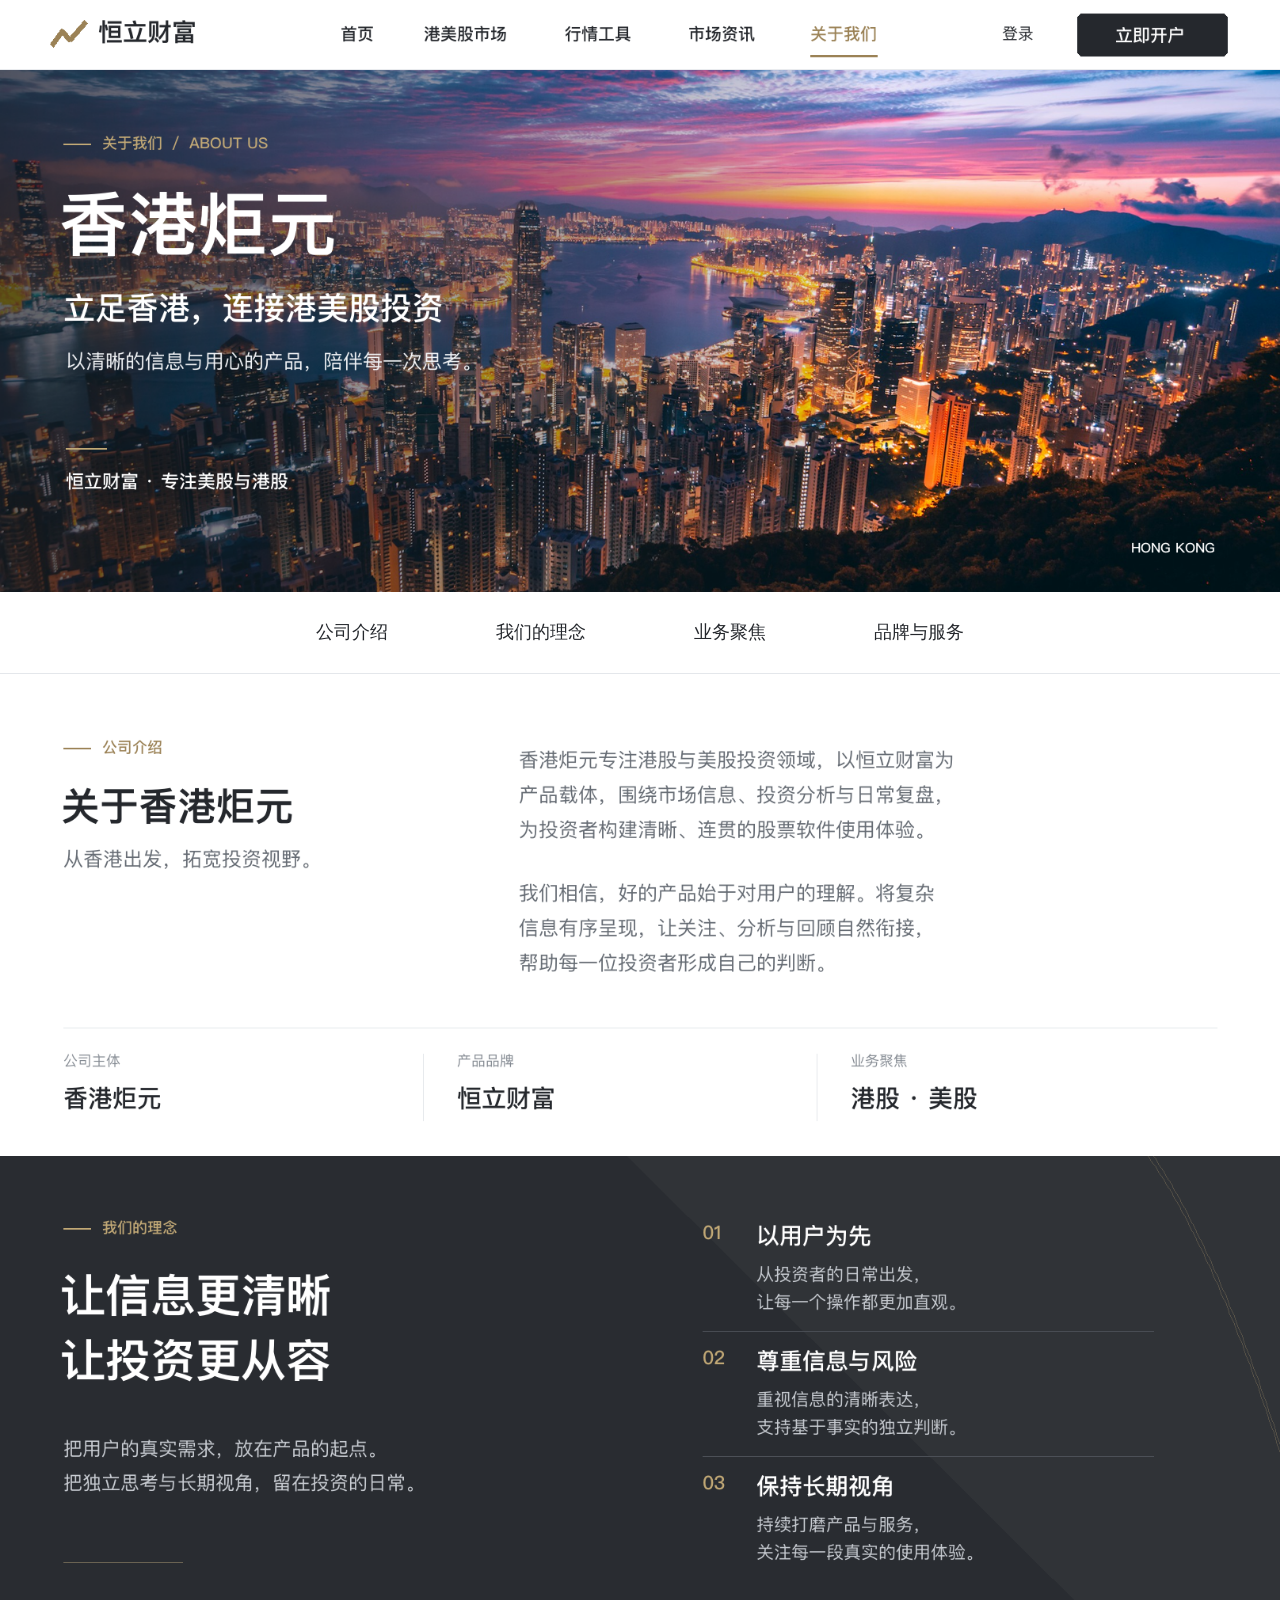
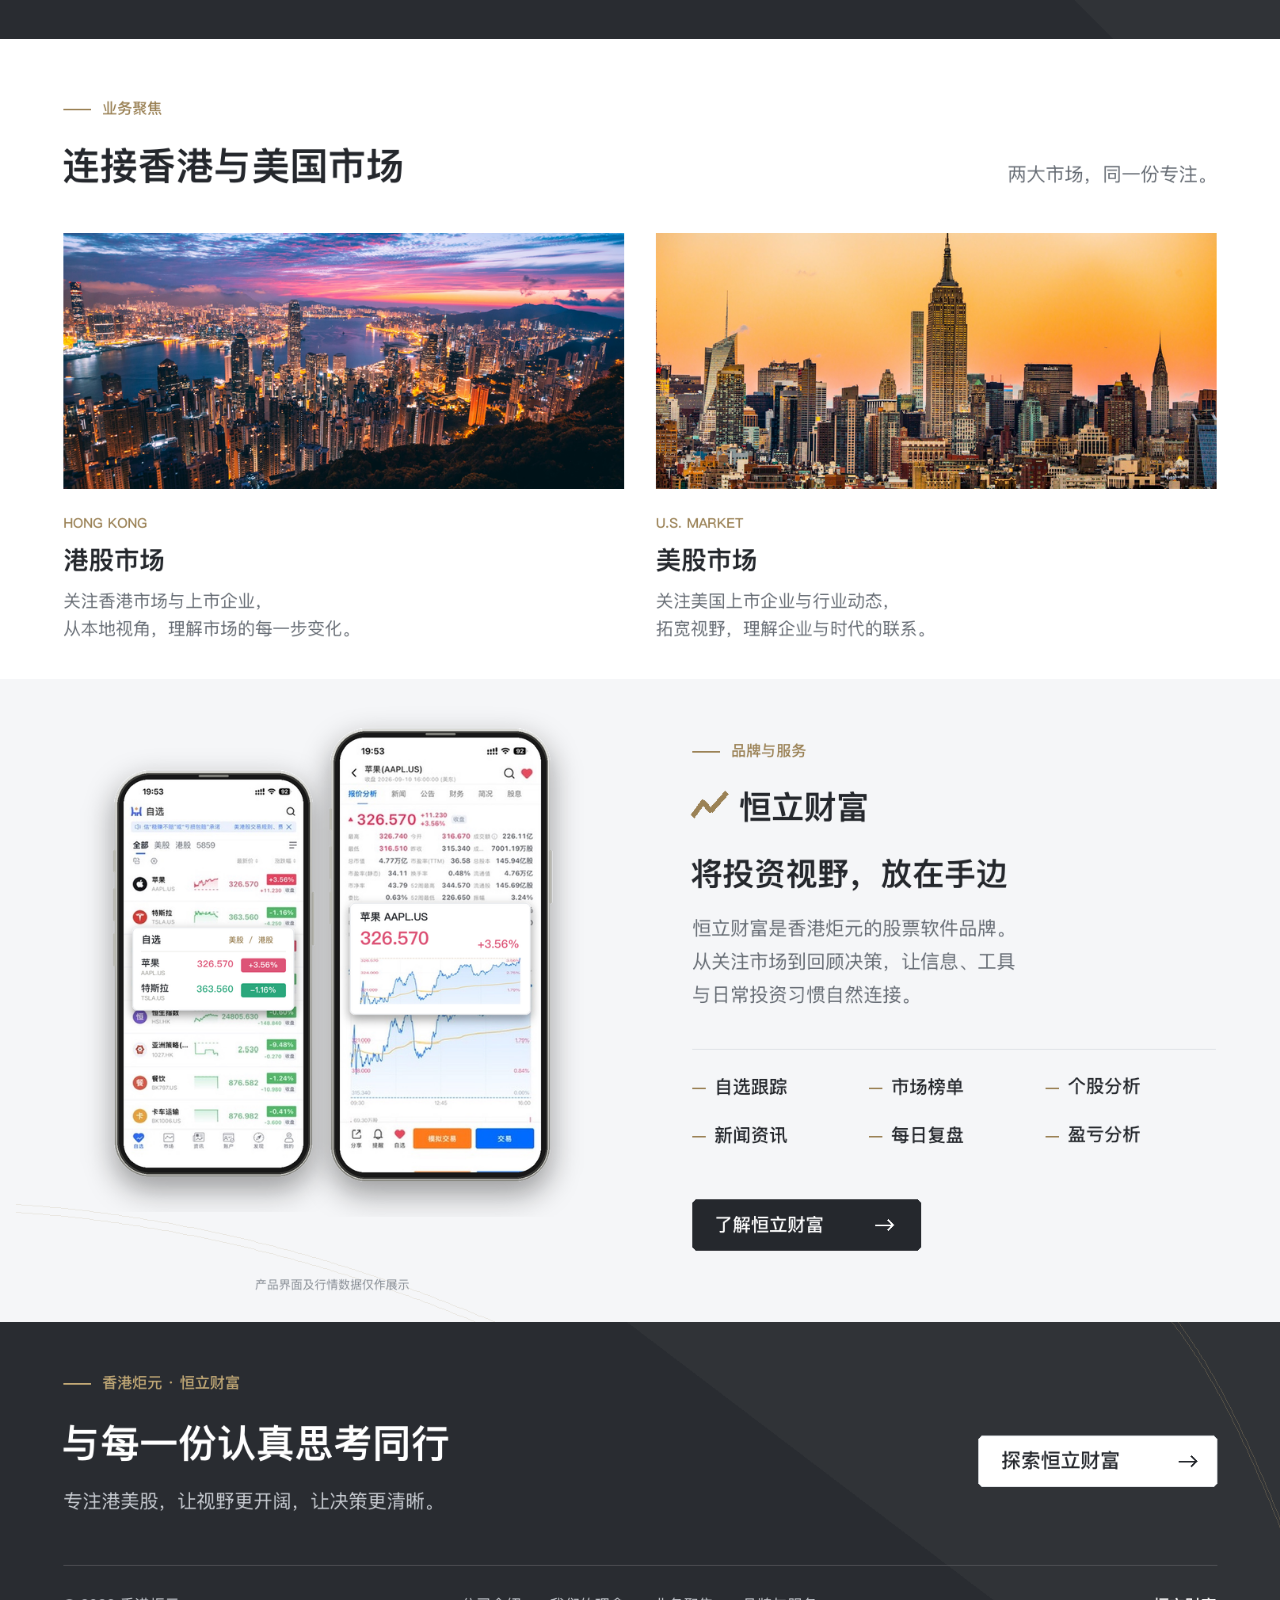
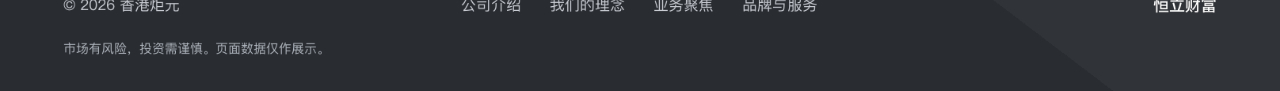
==== about.html @ 3f237eef "新增香港炬元关于我们页面" ====
<!doctype html>
<html lang="zh-CN">
<head>
  <meta charset="utf-8">
  <meta name="viewport" content="width=device-width, initial-scale=1">
  <meta name="color-scheme" content="light">
  <title>关于香港炬元 · 恒立财富</title>
  <style>
    * { box-sizing: border-box; }
    html { scroll-behavior: smooth; }
    body { margin: 0; background: #fafbfc; color: #25282d; font-family: -apple-system, BlinkMacSystemFont, "PingFang SC", sans-serif; letter-spacing: 0; }
    main { width: 100%; max-width: 1920px; margin: auto; }
    img { display: block; width: 100%; height: auto; }
    header, section, footer { position: relative; }
    a { color: inherit; text-decoration: none; }
    a:focus-visible { outline: 3px solid #9b8256; outline-offset: -3px; }
    .hotspot { position: absolute; border-radius: 6px; }
    .hotspot:hover { background: #c2a97612; }
    .brand { left: 4%; top: 18%; width: 15%; height: 64%; }
    .home { left: 25.9%; top: 18%; width: 4.5%; height: 64%; }
    .market-link { left: 32.5%; top: 18%; width: 8%; height: 64%; }
    .tool-link { left: 43.5%; top: 18%; width: 7%; height: 64%; }
    .news-link { left: 53.1%; top: 18%; width: 7%; height: 64%; }
    .about { left: 62.7%; top: 18%; width: 7%; height: 64%; }
    .section-nav { display: flex; align-items: stretch; justify-content: center; gap: 84px; min-height: 82px; padding: 0 24px; background: #fff; border-bottom: 1px solid #e4e7eb; }
    .section-nav a { display: flex; align-items: center; justify-content: center; padding: 22px 12px; font-size: 18px; white-space: nowrap; border-bottom: 2px solid transparent; }
    .section-nav a:hover { color: #9b8256; border-bottom-color: #9b8256; }
    .product-cta { left: 54.084%; top: 80.91%; width: 17.82%; height: 7.882%; }
    .footer-cta { left: 76.423%; top: 30.753%; width: 18.627%; height: 13.764%; }
    .footer-nav { display: flex; position: absolute; left: 35.8%; top: 73%; width: 32%; height: 7%; }
    .footer-nav a { flex: 1; }
    .mobile-head { display: none; }
    .sr-only { position: absolute; width: 1px; height: 1px; overflow: hidden; clip-path: inset(50%); white-space: nowrap; }
    @media (max-width: 760px) {
      .desktop-head { display: none; }
      .mobile-head { display: flex; align-items: center; justify-content: space-between; height: 64px; padding: 0 20px; background: #fff; }
      .mobile-brand { font-size: 22px; font-weight: 650; }
      .mobile-head nav { display: flex; gap: 12px; font-size: 14px; }
      .mobile-head [aria-current="page"] { color: #9b8256; }
      .section-nav { gap: 0; min-height: 58px; padding: 0 8px; }
      .section-nav a { flex: 1; font-size: 13px; padding: 17px 5px; }
    }
    @media (prefers-reduced-motion: reduce) { html { scroll-behavior: auto; } }
  </style>
</head>
<body>
  <main id="top">
    <header>
      <div class="desktop-head">
        <img src="[data-uri]" width="1616" height="88" alt="恒立财富">
        <nav aria-label="主导航">
          <a class="hotspot brand" href="./" aria-label="恒立财富首页"></a>
          <a class="hotspot home" href="./" aria-label="首页"></a>
          <a class="hotspot market-link" href="hengli-preview-v5.html#markets" aria-label="港美股市场"></a>
          <a class="hotspot tool-link" href="./#tools" aria-label="行情工具"></a>
          <a class="hotspot news-link" href="./#investment-tools" aria-label="市场资讯"></a>
          <a class="hotspot about" href="#top" aria-label="关于我们" aria-current="page"></a>
        </nav>
      </div>
      <div class="mobile-head">
        <a class="mobile-brand" href="./">恒立财富</a>
        <nav aria-label="主导航"><a href="./">首页</a><a href="./#investment-tools">市场资讯</a><a href="#top" aria-current="page">关于我们</a></nav>
      </div>
    </header>
    <section aria-labelledby="about-title">
      <h1 class="sr-only" id="about-title">香港炬元</h1>
      <img src="[data-uri]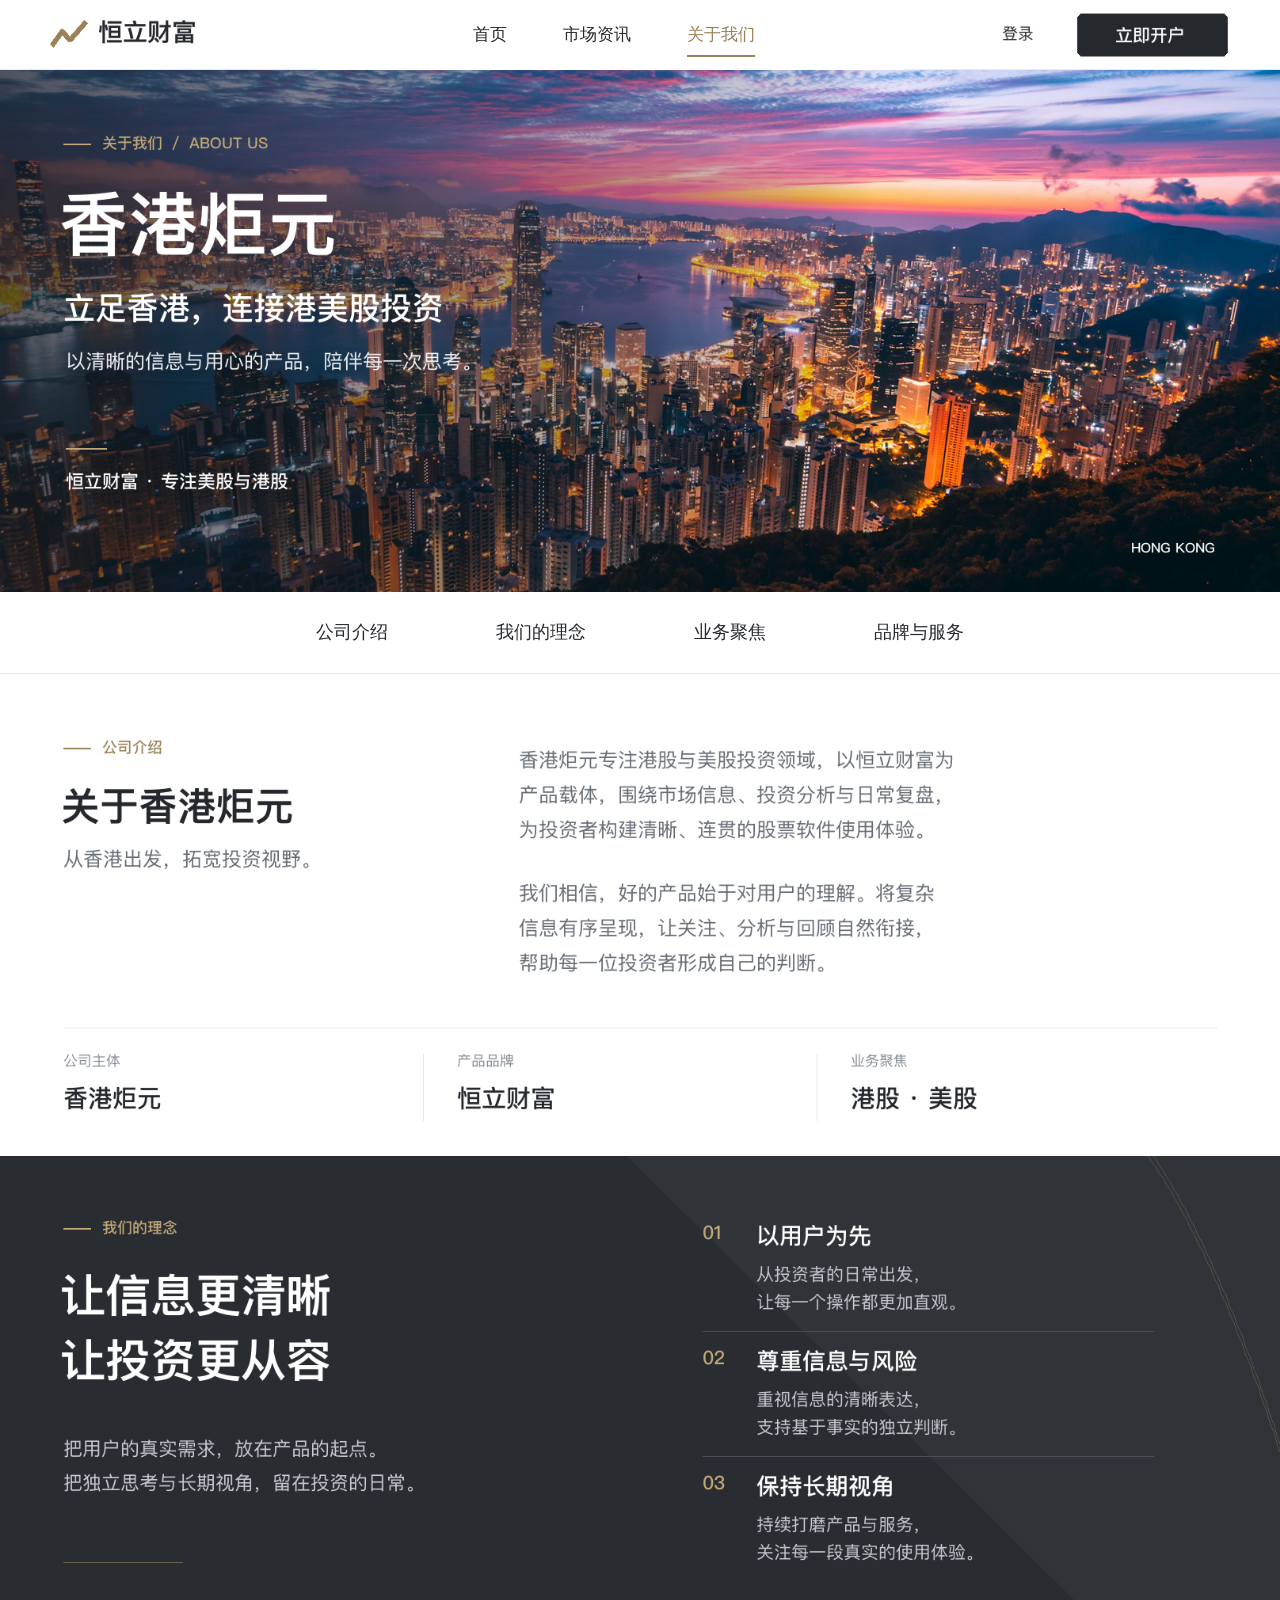
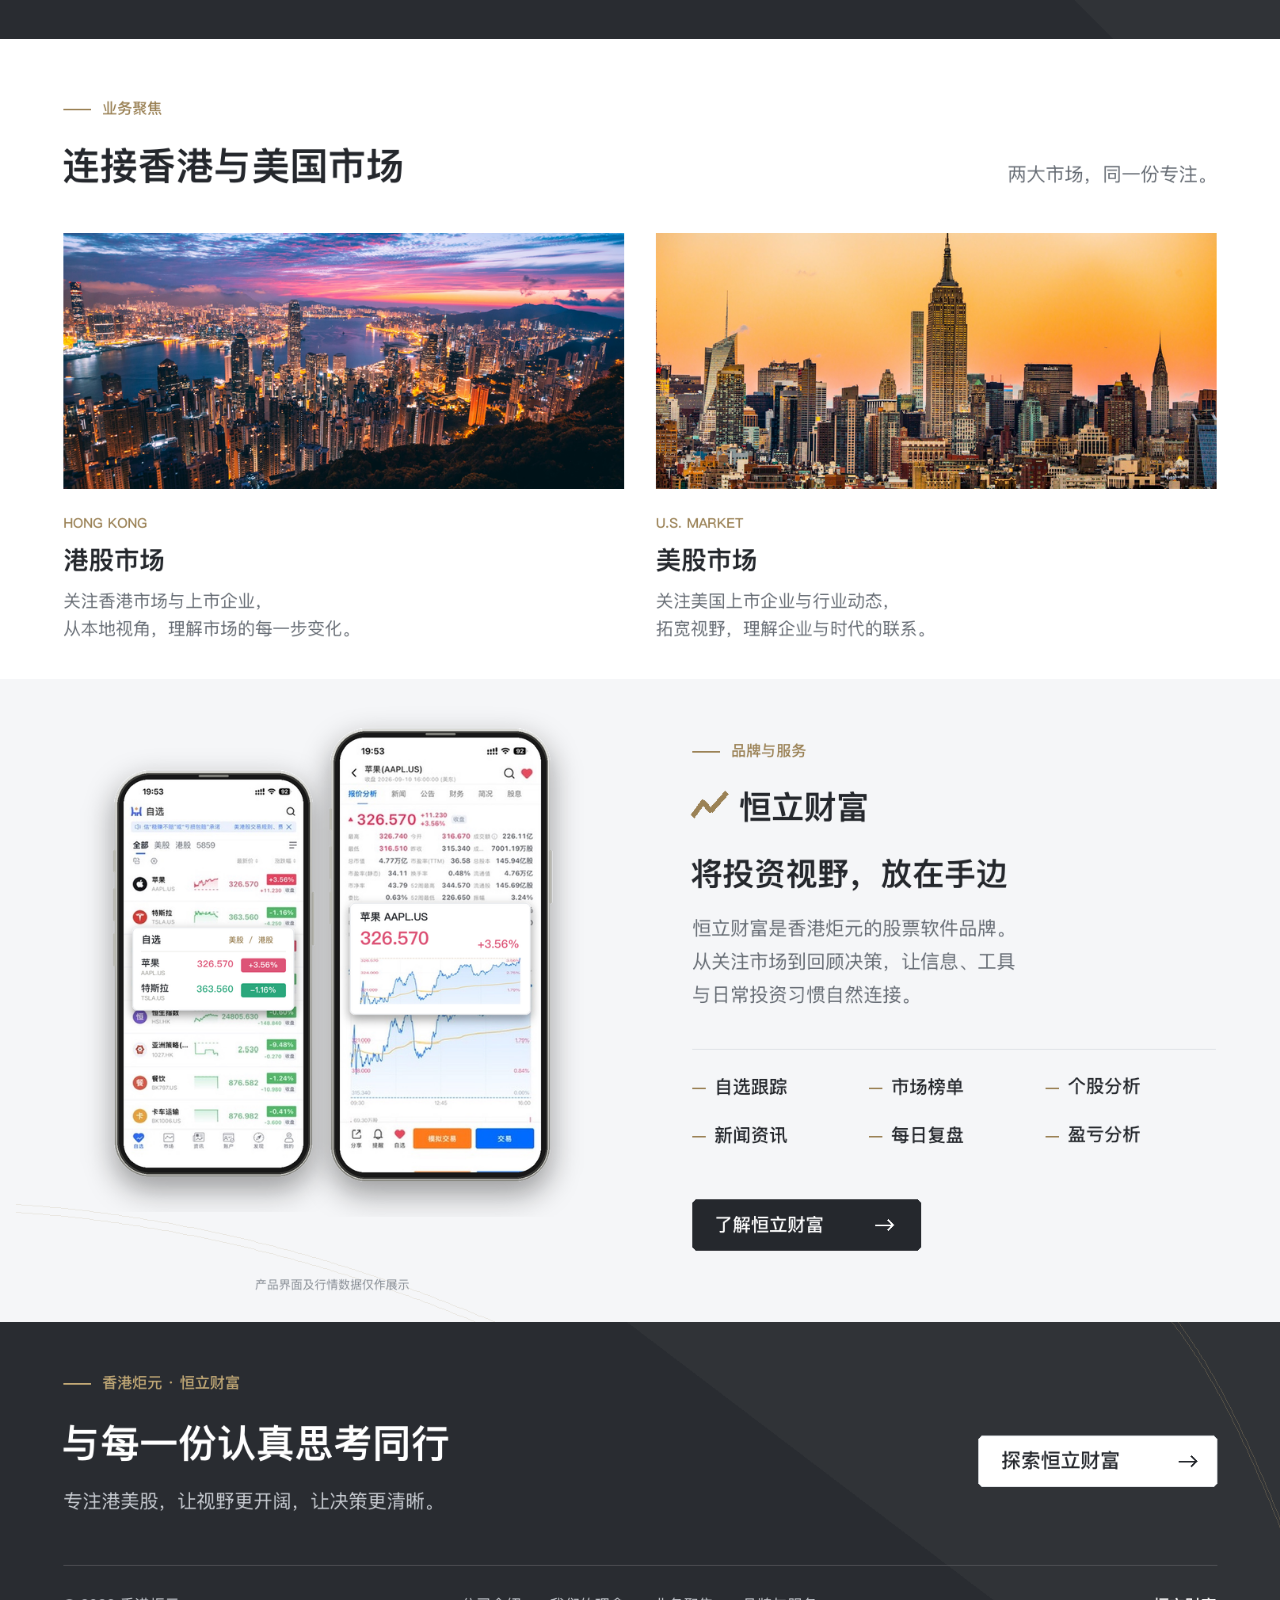
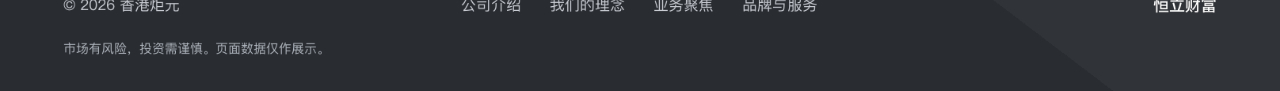
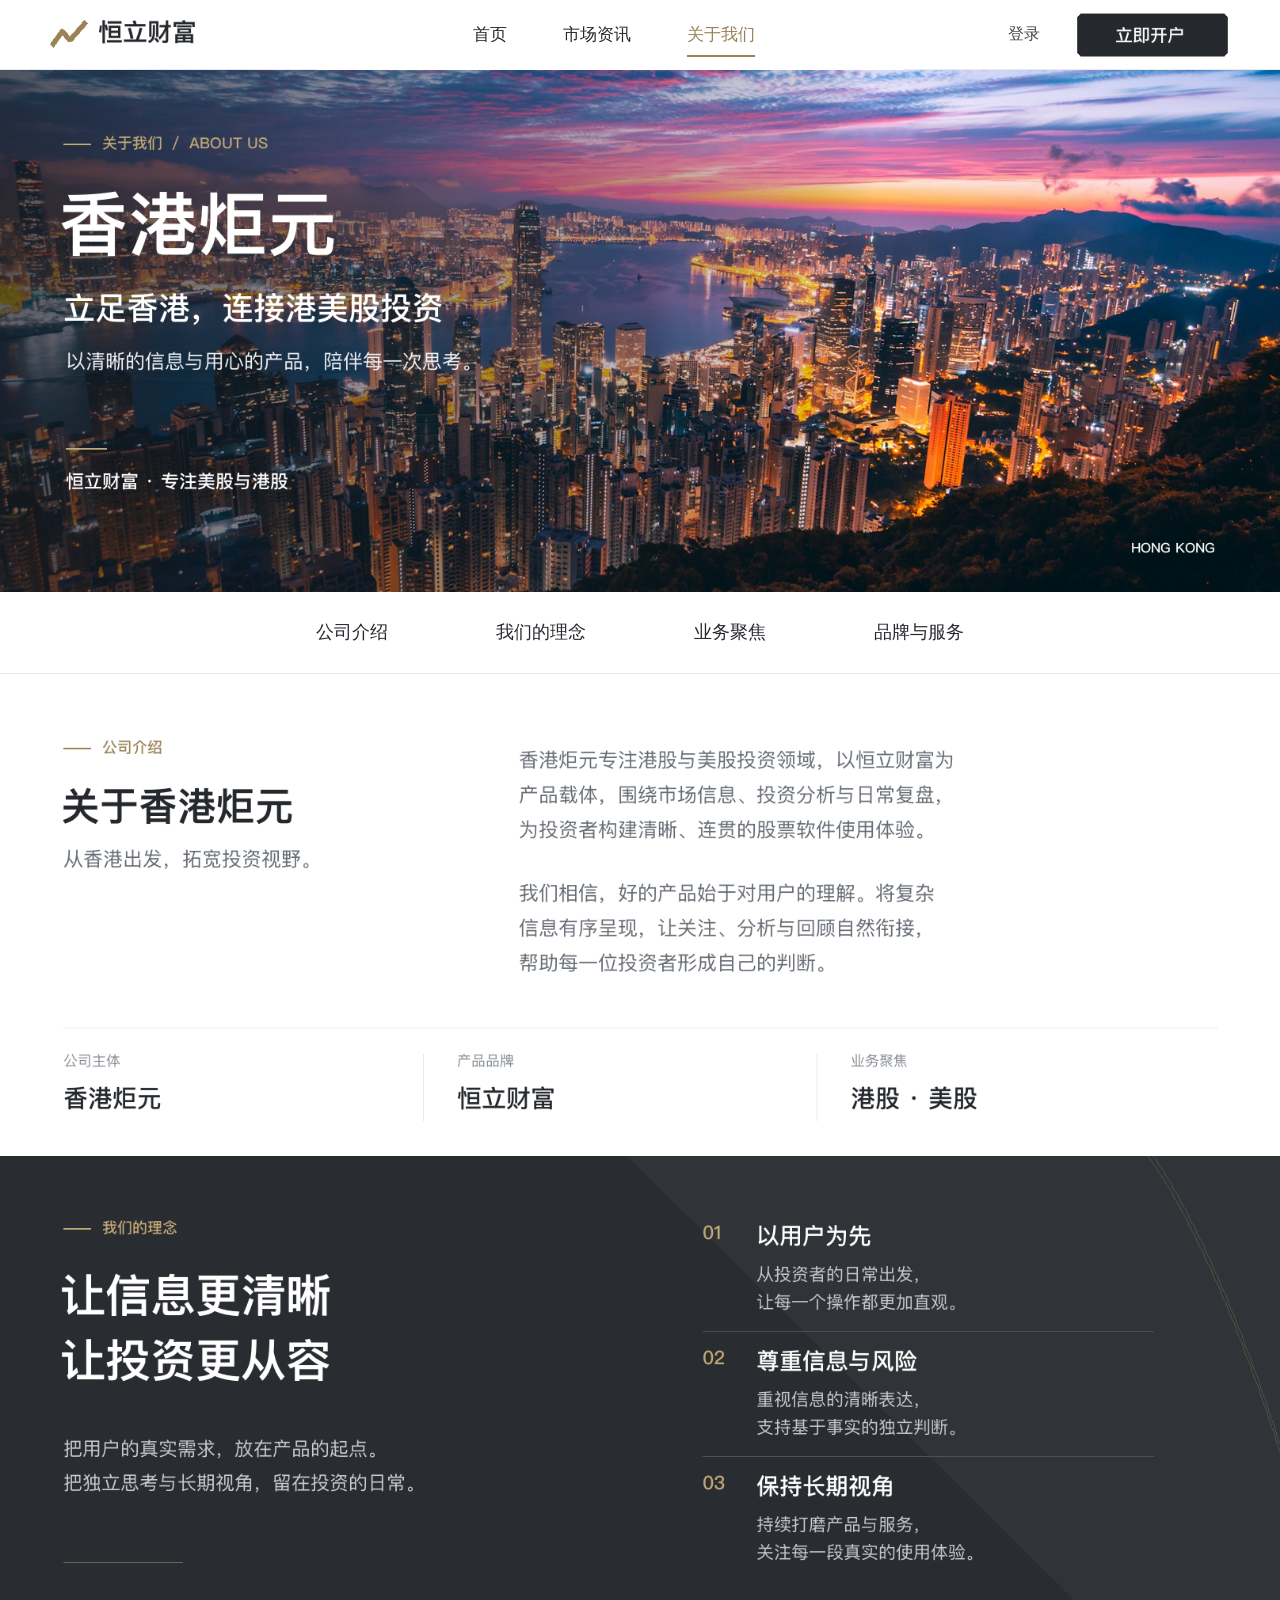
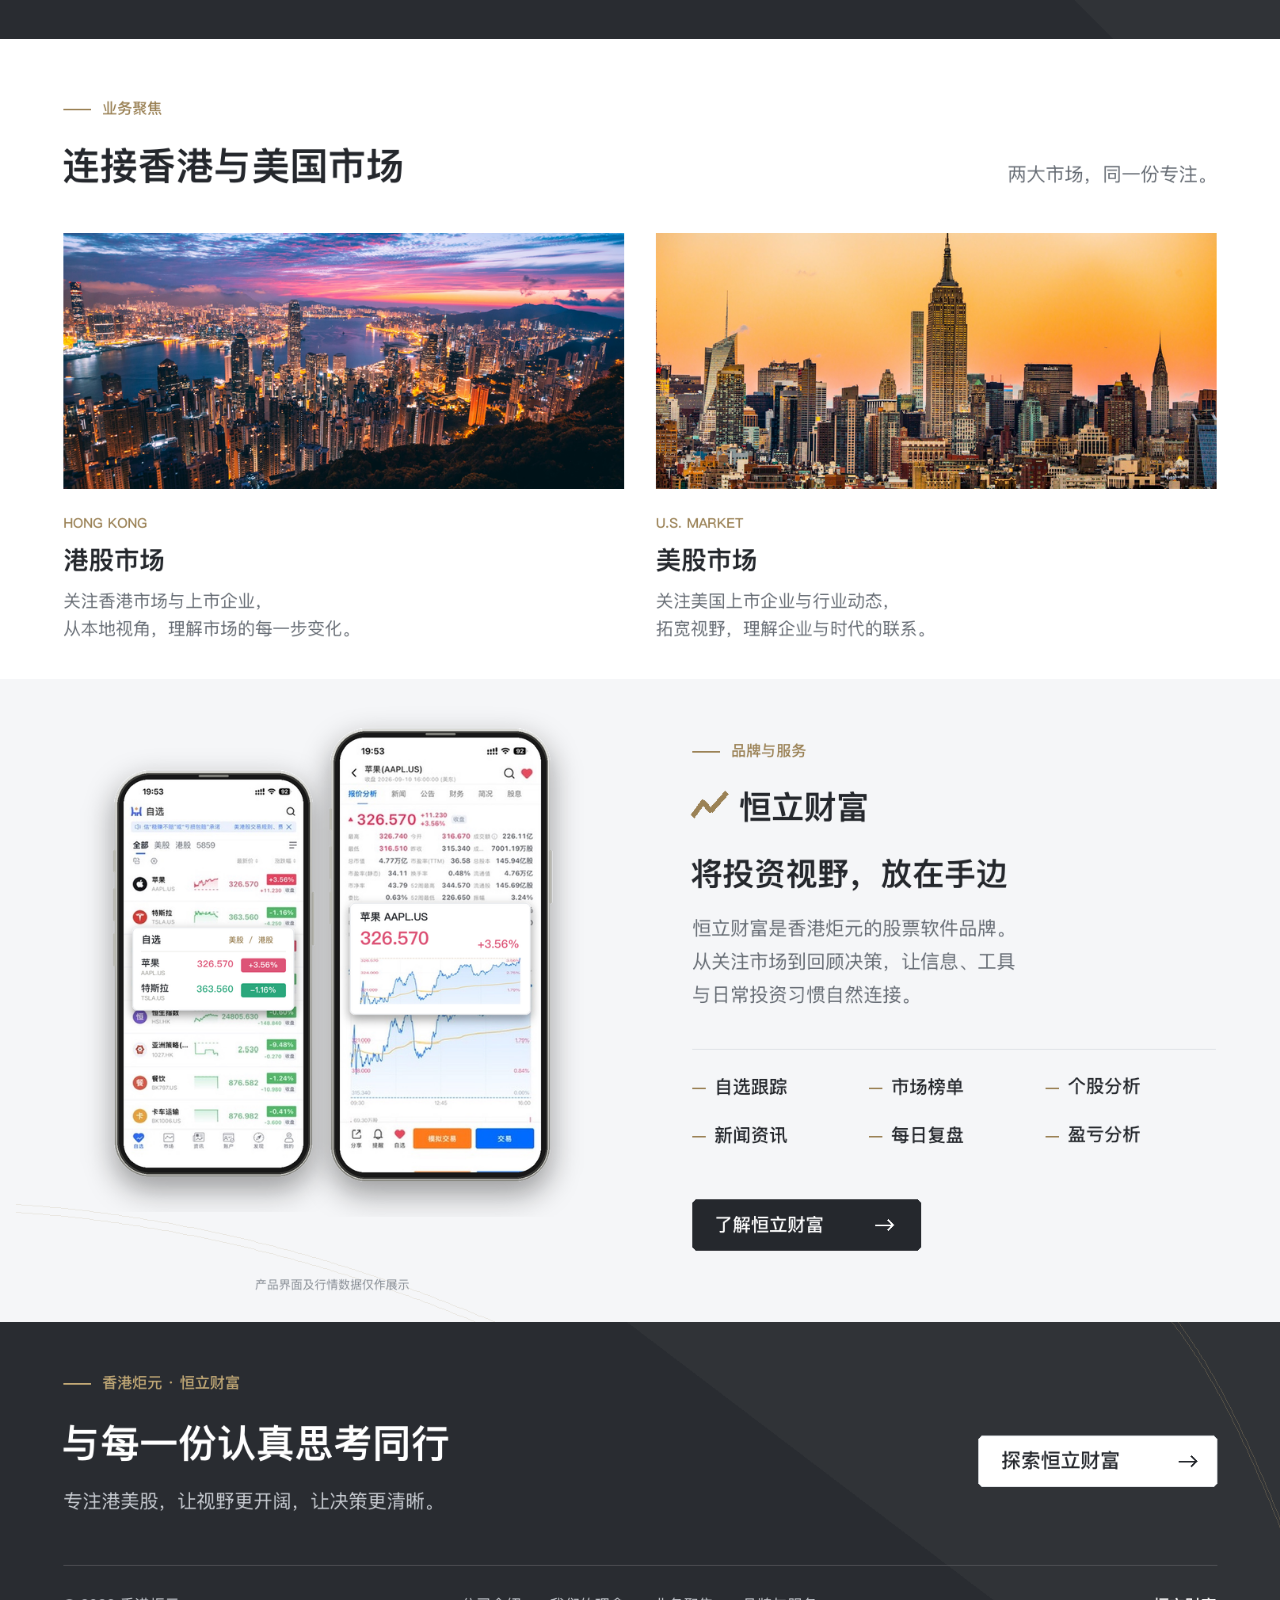
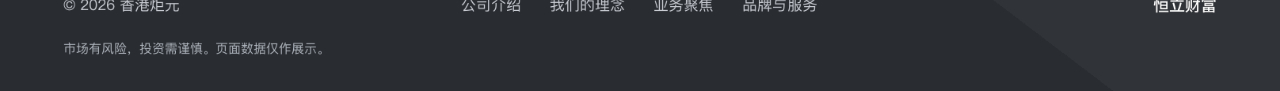
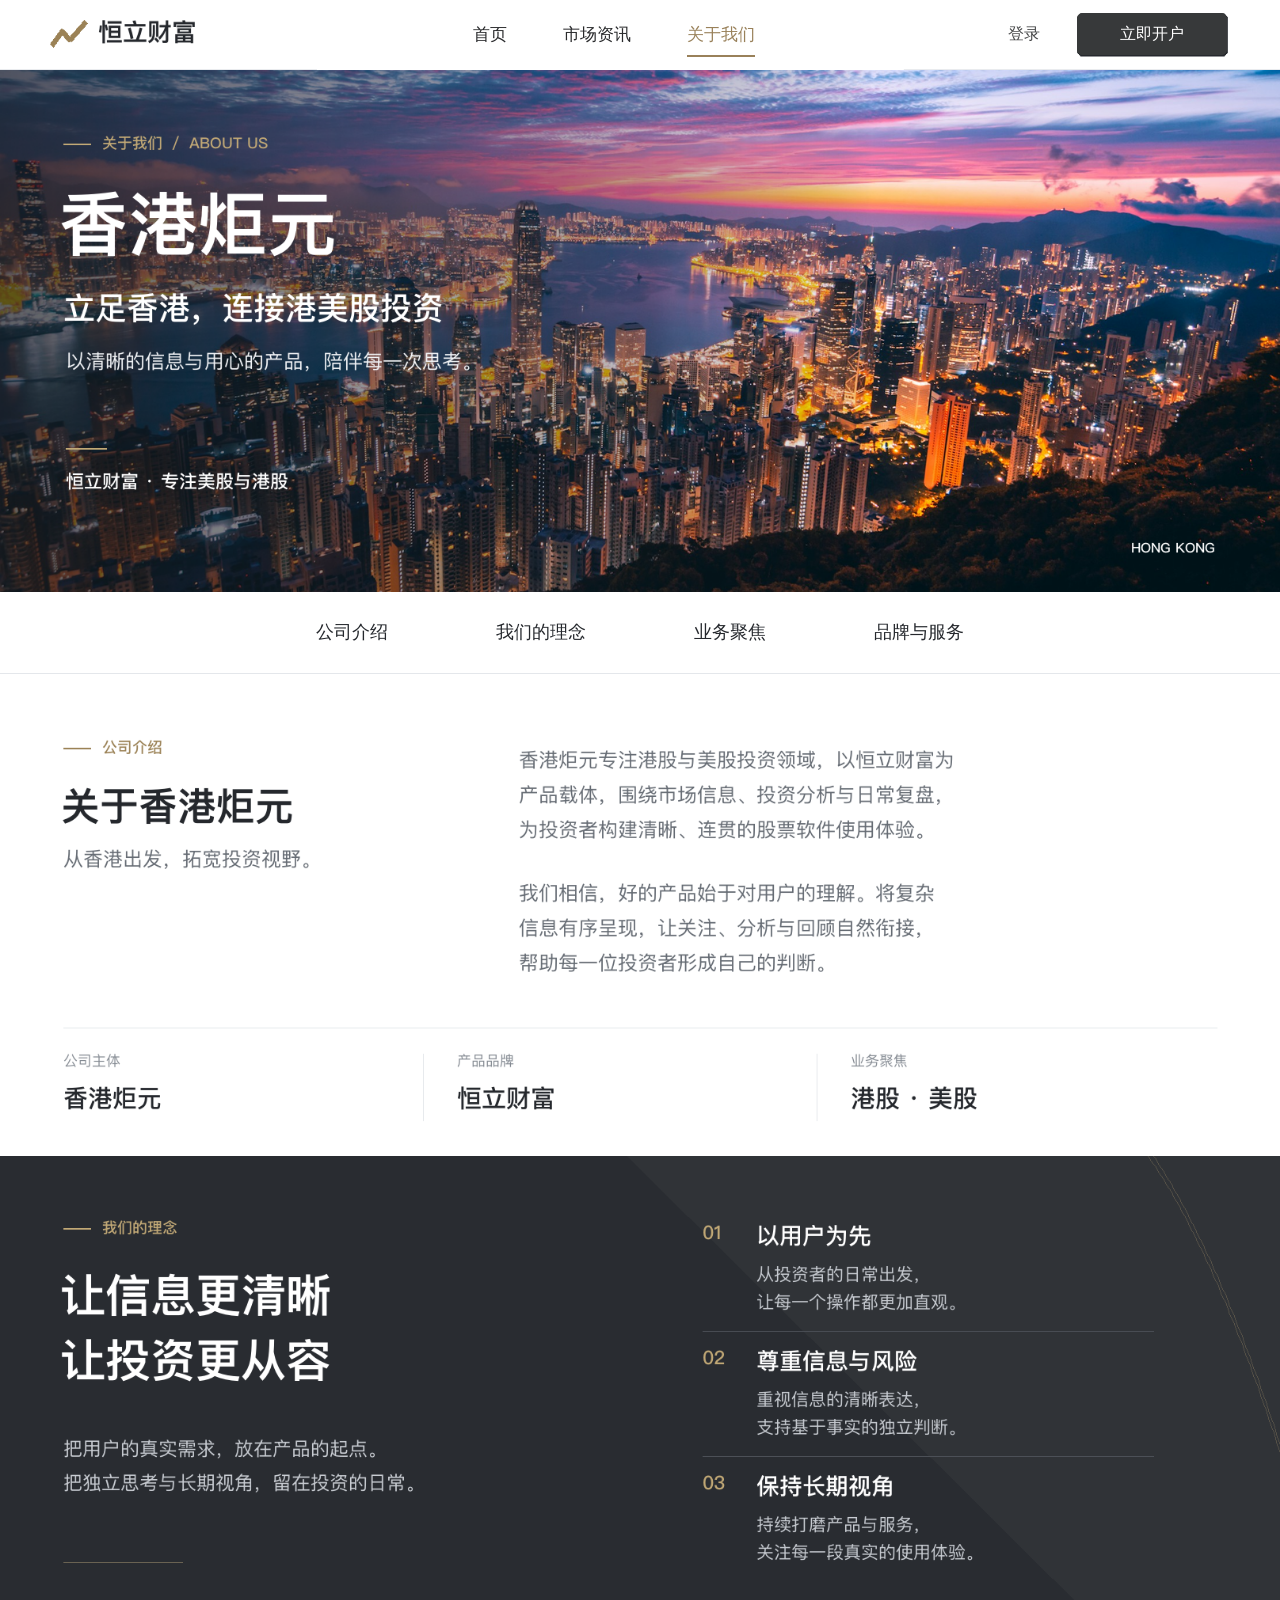
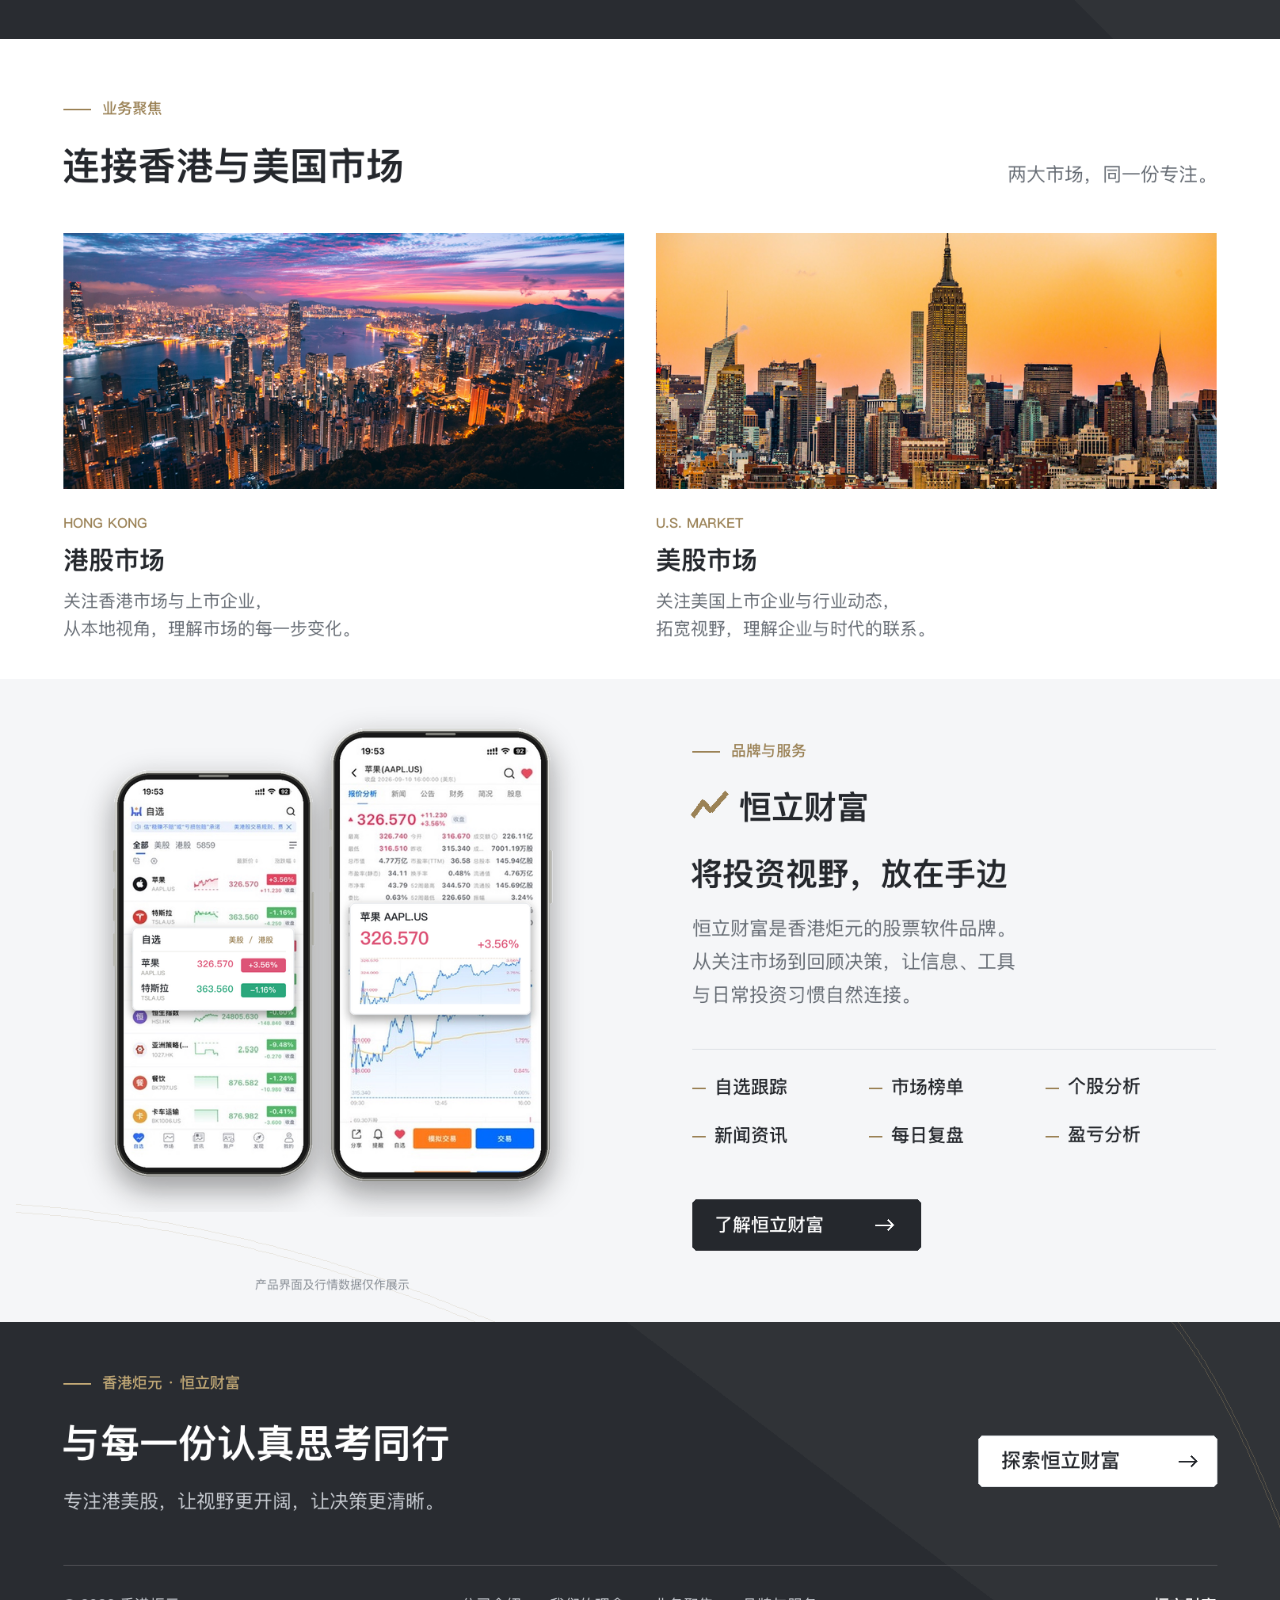
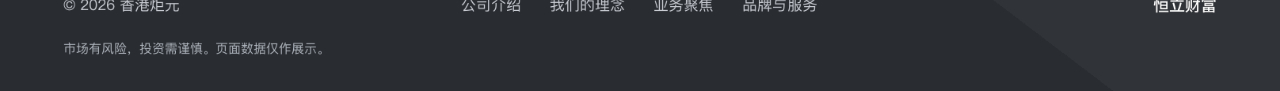
